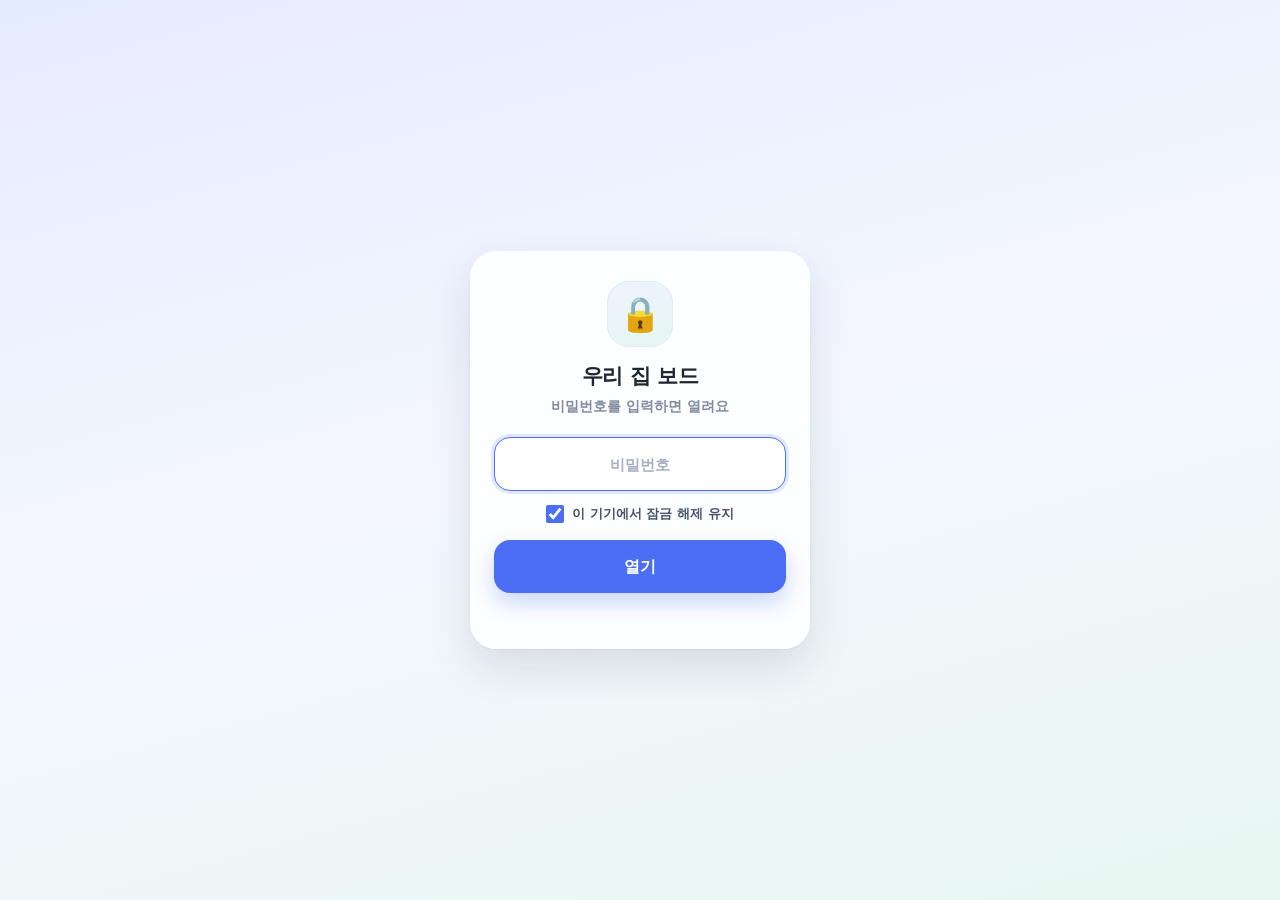
==== index.html @ 8bc74063 "우리 집 보드 데이터 갱신 (2026-11-20) v20261120173331" ====
<!DOCTYPE html>
<html lang="ko">
<head>
<meta charset="utf-8">
<meta name="viewport" content="width=device-width, initial-scale=1, viewport-fit=cover">
<meta name="theme-color" content="#eef3ff">
<meta name="apple-mobile-web-app-capable" content="yes">
<meta name="apple-mobile-web-app-title" content="우리 집 보드">
<meta name="description" content="우리 집 보드">
<meta name="robots" content="noindex, nofollow">
<meta http-equiv="Cache-Control" content="no-cache, no-store, must-revalidate">
<meta http-equiv="Pragma" content="no-cache">
<meta http-equiv="Expires" content="0">
<meta name="board-version" content="20261120173331">
<title>우리 집 보드</title>
<link rel="stylesheet" href="styles.css?v=20261120173331">
<link rel="icon" href="data:image/svg+xml,<svg xmlns='http://www.w3.org/2000/svg' viewBox='0 0 100 100'><text y='.9em' font-size='90'>🔒</text></svg>">
</head>
<body class="locked">

<!-- 잠금 화면 -->
<div class="lock-screen" id="lockScreen">
  <div class="lock-card">
    <div class="lock-icon" aria-hidden="true">🔒</div>
    <h1 class="lock-title">우리 집 보드</h1>
    <p class="lock-sub">비밀번호를 입력하면 열려요</p>

    <form class="lock-form" id="lockForm" autocomplete="off" novalidate>
      <input class="lock-input" id="lockInput" type="password" inputmode="numeric"
             pattern="[0-9]*" maxlength="12" autocomplete="off" autocorrect="off"
             autocapitalize="off" spellcheck="false" placeholder="비밀번호" aria-label="비밀번호">
      <label class="lock-remember">
        <input type="checkbox" id="rememberDevice" checked>
        <span>이 기기에서 잠금 해제 유지</span>
      </label>
      <button type="submit" class="lock-btn" id="lockSubmit">열기</button>
    </form>

    <p class="lock-error" id="lockError" role="alert" aria-live="polite"></p>
  </div>
</div>

<header class="hero app-shell">
  <div class="hero-inner">
    <div class="hero-top">
      <h1 class="title">우리 집 보드</h1>
      <div class="hero-actions">
        <button type="button" class="refresh-now" id="refreshNow" aria-label="새로고침" title="새로고침">↻</button>
        <button type="button" class="lock-now" id="lockNow" aria-label="잠금">🔒 잠금</button>
      </div>
    </div>
    <div class="hero-row">
      <p class="today" id="todayLabel">오늘</p>
      <span class="pill" id="ddayPill">D-day</span>
      <span class="refresh-note" id="refreshNote" aria-live="polite"></span>
    </div>
    <p class="hero-sub" id="heroSub"></p>
  </div>
</header>

<main class="wrap app-shell" id="main">

  <!-- 오늘 -->
  <section class="tab-panel is-active" id="panel-today" role="tabpanel" aria-labelledby="tab-today">
    <article class="card card-meal" id="todayMealCard">
      <header class="card-head">
        <h2><span class="ico">🍚</span> 오늘의 급식</h2>
        <span class="kcal" id="todayKcal"></span>
      </header>
      <ul class="menu-list" id="todayMenu"><li class="loading">불러오는 중…</li></ul>
      <p class="note" id="todayMealNote"></p>
    </article>

    <article class="card" id="todayAcademyCard">
      <header class="card-head">
        <h2><span class="ico">🏃</span> 오늘의 학원</h2>
        <span class="muted" id="todayAcademyCount"></span>
      </header>
      <ol class="timeline" id="todayTimeline"></ol>
      <p class="note" id="todayAcademyNote"></p>
    </article>

    <article class="card card-dday">
      <header class="card-head">
        <h2><span class="ico">🎒</span> 방학까지</h2>
      </header>
      <p class="dday-big" id="ddayBig">-</p>
      <p class="note" id="ddayNote"></p>
      <ul class="mini-events" id="nextEvents"></ul>
    </article>
  </section>

  <!-- 시간표 -->
  <section class="tab-panel" id="panel-timetable" role="tabpanel" aria-labelledby="tab-timetable">
    <div class="section-head">
      <h2>주간 학원 시간표</h2>
      <p class="muted">월~토 · 오늘 요일은 색으로 표시돼요</p>
    </div>
    <div id="timetable" class="timetable"></div>
    <p class="note center" id="timetableNote"></p>
  </section>

  <!-- 급식 -->
  <section class="tab-panel" id="panel-meal" role="tabpanel" aria-labelledby="tab-meal">
    <div class="section-head row-between">
      <h2>급식표</h2>
      <div class="week-nav">
        <button type="button" class="icon-btn" id="prevWeek" aria-label="지난 주">‹</button>
        <span id="weekRange" class="week-range">-</span>
        <button type="button" class="icon-btn" id="nextWeek" aria-label="다음 주">›</button>
      </div>
    </div>
    <div id="weekMeals" class="week-meals"></div>

    <div class="section-head">
      <h2 id="monthTitle">이번 달 전체 급식</h2>
      <p class="muted">날짜를 누르면 식단이 펼쳐져요</p>
    </div>
    <div id="monthMeals" class="month-meals"></div>
    <p class="note" id="mealSourceNote"></p>
  </section>

  <!-- 숙제 -->
  <section class="tab-panel" id="panel-homework" role="tabpanel" aria-labelledby="tab-homework">
    <div class="section-head row-between">
      <h2>숙제 · 준비물</h2>
      <span class="muted" id="hwProgress">0 / 0</span>
    </div>
    <div class="progress"><div class="progress-bar" id="hwBar"></div></div>

    <form class="hw-form" id="hwForm" autocomplete="off">
      <input type="text" id="hwInput" maxlength="60" placeholder="할 일을 적어 주세요 (예: 수학 12쪽)" aria-label="할 일 추가">
      <button type="submit" class="add-btn">추가</button>
    </form>

    <ul class="hw-list" id="hwList"></ul>
    <p class="note" id="hwNote">체크한 내용은 이 기기에만 저장돼요. 알림장에 올라온 숙제·준비물은 자동으로 채워지고, 지난 알림장 항목은 정리돼요.</p>
    <button type="button" class="ghost-btn" id="hwClearDone">완료한 항목 지우기</button>
  </section>

  <!-- 일정 -->
  <section class="tab-panel" id="panel-events" role="tabpanel" aria-labelledby="tab-events">
    <div class="section-head">
      <h2>시험 · 수행평가</h2>
      <p class="muted">알림장에 올라온 일정과 범위 그대로</p>
    </div>
    <div class="exam-card" id="examCard" hidden>
      <header class="exam-head">
        <h3 id="examTitle"></h3>
        <span class="badge" id="examDday"></span>
      </header>
      <ul class="exam-list" id="examList"></ul>
      <p class="note" id="examNote"></p>
    </div>
    <p class="note" id="examEmpty">지금은 예정된 시험이 없어요.</p>

    <div class="section-head">
      <h2>학사일정</h2>
      <p class="muted">2026학년도</p>
    </div>
    <ul class="event-list" id="eventList"></ul>
    <p class="note" id="eventSourceNote"></p>
  </section>

</main>

<footer class="foot app-shell" id="footNote"></footer>

<nav class="tabbar app-shell" role="tablist" aria-label="메뉴">
  <button type="button" role="tab" class="tab is-active" id="tab-today" data-tab="today" aria-selected="true"><span class="ti">🏠</span>오늘</button>
  <button type="button" role="tab" class="tab" id="tab-timetable" data-tab="timetable" aria-selected="false"><span class="ti">📅</span>시간표</button>
  <button type="button" role="tab" class="tab" id="tab-meal" data-tab="meal" aria-selected="false"><span class="ti">🍱</span>급식</button>
  <button type="button" role="tab" class="tab" id="tab-homework" data-tab="homework" aria-selected="false"><span class="ti">✅</span>숙제</button>
  <button type="button" role="tab" class="tab" id="tab-events" data-tab="events" aria-selected="false"><span class="ti">📌</span>일정</button>
</nav>

<script src="data-enc.js?v=20261120173331"></script>
<script src="app.js?v=20261120173331"></script>
<script>
/* 판올림 감지: index.html 이 캐시에 남아 있어도 새 배포를 알아채고 스스로 새 주소로 다시 엽니다. */
(function () {
  var cur = document.querySelector('meta[name="board-version"]');
  var mine = cur ? cur.getAttribute('content') : '';
  if (!mine || !window.fetch) return;
  var p;
  try {
    p = fetch('version.json?ts=' + Date.now(), { cache: 'no-store' });
  } catch (e) { return; }
  p.then(function (r) { return r.ok ? r.text() : ''; })
    .then(function (t) {
      var latest = '';
      try { latest = (JSON.parse(t) || {}).version || ''; } catch (e) { return; }
      if (!latest || latest === mine) return;
      var u = new URL(location.href);
      if (u.searchParams.get('v') === latest) return;
      try {
        if (sessionStorage.getItem('donnie.reloadFor') === latest) return;
        sessionStorage.setItem('donnie.reloadFor', latest);
      } catch (e) {}
      u.searchParams.set('v', latest);
      location.replace(u.toString());
    })
    .catch(function () {});
})();
</script>
</body>
</html>
---- styles.css ----
:root{
  --bg:#f4f6fb;
  --card:#ffffff;
  --ink:#1f2532;
  --ink-2:#48506a;
  --muted:#818aa0;
  --line:#eceff6;
  --accent:#4c6ef5;
  --accent-soft:#e9efff;
  --sports:#2f74e0;
  --sports-bg:#e8f1fe;
  --study:#7a5cf0;
  --study-bg:#efeaff;
  --care:#e07b39;
  --care-bg:#fdefe3;
  --mint:#12a594;
  --mint-bg:#e2f7f2;
  --radius:20px;
  --shadow:0 6px 20px rgba(31,37,50,.06), 0 1px 2px rgba(31,37,50,.04);
  --tab-h:64px;
}

*{box-sizing:border-box;-webkit-tap-highlight-color:transparent}
html,body{margin:0;padding:0}
body{
  background:var(--bg);
  color:var(--ink);
  font-family:-apple-system,BlinkMacSystemFont,"Apple SD Gothic Neo","Pretendard","Noto Sans KR","Malgun Gothic",system-ui,sans-serif;
  font-size:16px;
  line-height:1.45;
  -webkit-font-smoothing:antialiased;
  padding-bottom:calc(var(--tab-h) + env(safe-area-inset-bottom) + 16px);
}
h1,h2,h3,p,ul,ol{margin:0;padding:0}
ul,ol{list-style:none}
button{font:inherit;color:inherit;border:0;background:none;cursor:pointer}

/* ---------- lock screen ---------- */
body.locked{overflow:hidden;padding-bottom:0}
body.locked .app-shell{display:none !important}
.lock-screen{
  position:fixed;inset:0;z-index:60;
  display:flex;align-items:center;justify-content:center;
  padding:24px 20px calc(env(safe-area-inset-bottom) + 24px);
  background:linear-gradient(165deg,#e4ecff 0%,#f4f7ff 48%,#e8f7f2 100%);
}
.lock-screen[hidden]{display:none}
.lock-card{
  width:100%;max-width:340px;
  background:rgba(255,255,255,.86);
  backdrop-filter:saturate(180%) blur(16px);
  -webkit-backdrop-filter:saturate(180%) blur(16px);
  border-radius:26px;
  box-shadow:0 18px 44px rgba(31,37,50,.12), 0 1px 2px rgba(31,37,50,.06);
  padding:30px 24px 24px;
  text-align:center;
}
.lock-icon{
  font-size:34px;line-height:1;
  width:66px;height:66px;margin:0 auto 14px;
  display:grid;place-items:center;
  background:linear-gradient(160deg,#eef3ff,#e6f7f2);
  border-radius:22px;
  box-shadow:inset 0 0 0 1px #e3ebfa;
}
.lock-title{font-size:21px;font-weight:800;letter-spacing:-.02em}
.lock-sub{font-size:13.5px;color:var(--muted);margin-top:6px;font-weight:600}
.lock-form{margin-top:20px}
.lock-input{
  width:100%;
  border:1px solid #dde5f3;background:#fff;border-radius:16px;
  padding:15px 16px;font-size:19px;font-weight:700;letter-spacing:.34em;
  text-align:center;color:var(--ink);
  box-shadow:inset 0 1px 2px rgba(31,37,50,.04);
}
.lock-input::placeholder{letter-spacing:normal;font-size:15px;font-weight:600;color:#a8b0c2}
.lock-input:placeholder-shown{letter-spacing:normal}
.lock-input:focus{outline:none;border-color:var(--accent);box-shadow:0 0 0 3px rgba(76,110,245,.16)}
.lock-input:disabled{background:#f7f9fc;color:var(--muted)}
.lock-remember{
  display:flex;align-items:center;justify-content:center;gap:8px;
  margin-top:14px;font-size:13px;color:var(--ink-2);font-weight:600;
  cursor:pointer;-webkit-user-select:none;user-select:none;
}
.lock-remember input{
  width:18px;height:18px;margin:0;accent-color:var(--accent);flex:none;
}
.lock-btn{
  width:100%;margin-top:16px;
  background:var(--accent);color:#fff;
  font-size:16px;font-weight:800;
  padding:15px 0;border-radius:16px;
  box-shadow:0 10px 22px rgba(76,110,245,.28);
}
.lock-btn:active{transform:scale(.985)}
.lock-btn:disabled{opacity:.55;box-shadow:none}
.lock-error{
  min-height:20px;margin-top:12px;
  font-size:13px;font-weight:700;color:#d64545;
  opacity:0;transition:opacity .15s ease;
}
.lock-error.show{opacity:1}
.lock-error.is-info{color:var(--muted);font-weight:600}

/* ---------- hero ---------- */
.hero{
  background:linear-gradient(160deg,#dfe9ff 0%,#eef4ff 46%,#e6f7f2 100%);
  padding:calc(env(safe-area-inset-top) + 22px) 20px 22px;
  border-radius:0 0 28px 28px;
}
.hero-inner{max-width:520px;margin:0 auto}
.hero-top{display:flex;align-items:center;justify-content:space-between;gap:12px}
.title{
  font-size:26px;
  font-weight:800;
  letter-spacing:-.02em;
  margin-top:0;
}
.lock-now{
  flex:none;
  font-size:12.5px;font-weight:750;color:#4d5876;
  background:rgba(255,255,255,.8);
  padding:8px 12px;border-radius:999px;
  box-shadow:0 2px 8px rgba(31,37,50,.08);
  white-space:nowrap;
}
.lock-now:active{transform:scale(.95)}
.hero-actions{display:flex;align-items:center;gap:8px;flex:none}
/* 새로고침 버튼 — 누르면 최신 데이터를 다시 받아 옵니다. */
.refresh-now{
  flex:none;
  width:34px;height:34px;padding:0;
  font-size:17px;line-height:1;
  color:#4d5876;
  background:rgba(255,255,255,.8);
  border-radius:50%;
  box-shadow:0 2px 8px rgba(31,37,50,.08);
  display:grid;place-items:center;
  -webkit-tap-highlight-color:transparent;
  transition:color .15s, background .15s;
}
.refresh-now:active{transform:scale(.94)}
.refresh-now.is-busy{color:var(--accent);background:#fff;animation:refresh-spin .8s linear infinite}
.refresh-now.is-done{color:#0d8577;background:var(--mint-bg)}
.refresh-now.is-fail{color:#d64545;background:#fdeaea}
@keyframes refresh-spin{from{transform:rotate(0deg)}to{transform:rotate(360deg)}}
@media (prefers-reduced-motion:reduce){.refresh-now.is-busy{animation:none}}
.refresh-note{
  margin-left:auto;
  font-size:12px;font-weight:800;color:#0d8577;
  opacity:0;transition:opacity .18s ease;
  white-space:nowrap;
}
.refresh-note.show{opacity:1}
.hero-row{
  display:flex;align-items:center;gap:8px;
  margin-top:10px;flex-wrap:wrap;
}
.today{font-size:17px;font-weight:700;color:var(--ink)}
.pill{
  font-size:12.5px;font-weight:700;
  background:#fff;
  color:var(--accent);
  padding:4px 10px;
  border-radius:999px;
  box-shadow:0 2px 8px rgba(76,110,245,.16);
  white-space:nowrap;
}
.hero-sub{font-size:13px;color:#5b6788;margin-top:6px}

/* ---------- layout ---------- */
.wrap{
  max-width:520px;
  margin:0 auto;
  padding:16px 16px 8px;
}
.tab-panel{display:none}
.tab-panel.is-active{display:block;animation:fade .18s ease-out}
@keyframes fade{from{opacity:0;transform:translateY(4px)}to{opacity:1;transform:none}}

.card{
  background:var(--card);
  border-radius:var(--radius);
  box-shadow:var(--shadow);
  padding:16px 16px 14px;
  margin-bottom:14px;
}
.card-head{
  display:flex;align-items:baseline;justify-content:space-between;
  gap:10px;margin-bottom:10px;
}
.card-head h2{font-size:16px;font-weight:750;letter-spacing:-.01em;display:flex;align-items:center;gap:6px}
.ico{font-size:16px}
.muted{color:var(--muted);font-size:12.5px;font-weight:600}
.note{color:var(--muted);font-size:12.5px;margin-top:10px;line-height:1.5}
.note.center{text-align:center;margin-top:14px}
.kcal{
  font-size:12.5px;font-weight:700;color:#b4622a;
  background:#fdf0e6;padding:3px 9px;border-radius:999px;white-space:nowrap;
}

.section-head{margin:6px 2px 10px}
.section-head h2{font-size:17px;font-weight:800;letter-spacing:-.01em}
.section-head .muted{margin-top:2px;display:block;font-weight:500}
.row-between{display:flex;align-items:center;justify-content:space-between;gap:10px}

/* ---------- today meal ---------- */
.card-meal{background:linear-gradient(170deg,#fff 45%,#fffaf4 100%)}
.menu-list{display:flex;flex-wrap:wrap;gap:7px}
.menu-list li{
  background:#f6f8fd;
  border:1px solid #eef2fa;
  color:var(--ink-2);
  font-size:14px;
  font-weight:600;
  padding:7px 11px;
  border-radius:12px;
}
.menu-list li.loading{background:none;border:0;color:var(--muted);font-weight:500;padding-left:0}
.menu-list li.main{background:#fff3e6;border-color:#fbe3cc;color:#a65a1f}

/* ---------- timeline ---------- */
.timeline{position:relative;margin-top:2px}
.timeline::before{
  content:"";position:absolute;left:6px;top:10px;bottom:10px;
  width:2px;background:var(--line);border-radius:2px;
}
.tl-item{position:relative;padding:9px 0 9px 26px;display:flex;gap:10px;align-items:flex-start}
.tl-dot{
  position:absolute;left:0;top:15px;width:14px;height:14px;border-radius:50%;
  background:#fff;border:2.5px solid #c9d1e4;
}
.tl-item.is-now .tl-dot{border-color:var(--accent);box-shadow:0 0 0 4px rgba(76,110,245,.16)}
.tl-item.is-done{opacity:.5}
.tl-item.is-done .tl-dot{border-color:#b8c0d4}
.tl-time{
  font-variant-numeric:tabular-nums;
  font-size:13px;font-weight:700;color:var(--ink-2);
  min-width:88px;white-space:nowrap;
}
.tl-body{flex:1;min-width:0}
.tl-name{font-size:15px;font-weight:750;display:flex;align-items:center;gap:7px;flex-wrap:wrap}
.tl-place{font-size:12.5px;color:var(--muted);margin-top:2px}
.badge{
  font-size:11px;font-weight:800;letter-spacing:.02em;
  padding:2px 7px;border-radius:999px;
  background:var(--accent-soft);color:var(--accent);
}
.badge.next{background:var(--mint-bg);color:#0d8577}
.tag-sports{color:var(--sports)}
.tag-study{color:var(--study)}
.tag-care{color:var(--care)}
.empty{
  color:var(--muted);font-size:14px;
  background:#f7f9fc;border-radius:14px;padding:14px;text-align:center;
}

/* ---------- dday ---------- */
.card-dday{background:linear-gradient(165deg,#fff 40%,#eef7ff 100%)}
.dday-big{font-size:30px;font-weight:850;letter-spacing:-.03em;color:#2c4bc4}
.mini-events{margin-top:12px;display:grid;gap:6px}
.mini-events li{
  display:flex;justify-content:space-between;gap:10px;
  font-size:13.5px;color:var(--ink-2);
  padding-top:6px;border-top:1px dashed var(--line);
}
.mini-events li span:first-child{font-weight:650}
.mini-events li .d{color:var(--muted);font-size:12.5px;font-weight:700;white-space:nowrap}

/* ---------- timetable ---------- */
.timetable{display:grid;gap:10px}
.day-card{
  background:var(--card);border-radius:16px;box-shadow:var(--shadow);
  padding:12px 14px;
}
.day-card.today{
  box-shadow:0 0 0 2px var(--accent) inset, var(--shadow);
  background:linear-gradient(180deg,#f7faff,#fff);
}
.day-head{display:flex;align-items:center;gap:8px;margin-bottom:8px}
.day-name{font-size:15px;font-weight:800}
.day-card.today .day-name{color:var(--accent)}
.day-date{font-size:12.5px;color:var(--muted);font-weight:600}
.day-rest{font-size:13px;color:var(--muted)}
.slot{
  display:flex;align-items:center;gap:9px;
  padding:6px 0;
}
.slot + .slot{border-top:1px dashed var(--line)}
.slot-time{
  font-variant-numeric:tabular-nums;font-size:13px;font-weight:700;
  color:var(--ink-2);min-width:104px;white-space:nowrap;
}
.slot-name{font-size:14.5px;font-weight:700}
.slot-name.sports{color:var(--sports)}
.slot-name.study{color:var(--study)}
.slot-name.care{color:var(--care)}

/* ---------- meals ---------- */
.week-nav{display:flex;align-items:center;gap:4px}
.icon-btn{
  width:32px;height:32px;border-radius:10px;background:#fff;
  box-shadow:var(--shadow);font-size:18px;line-height:1;font-weight:700;color:var(--ink-2);
  display:grid;place-items:center;
}
.icon-btn:active{transform:scale(.94)}
.week-range{font-size:12.5px;font-weight:700;color:var(--muted);min-width:104px;text-align:center}
.week-meals{display:grid;gap:10px}
.meal-card{
  background:var(--card);border-radius:16px;box-shadow:var(--shadow);padding:13px 15px;
}
.meal-card.today{box-shadow:0 0 0 2px #ffb26b inset,var(--shadow)}
.meal-head{display:flex;align-items:baseline;justify-content:space-between;gap:8px;margin-bottom:7px}
.meal-day{font-size:14.5px;font-weight:800}
.meal-card.today .meal-day{color:#c26a12}
.meal-cal{font-size:12px;font-weight:700;color:var(--muted)}
.meal-items{font-size:14px;color:var(--ink-2);line-height:1.6}
.meal-none{font-size:13.5px;color:var(--muted)}

.month-meals{display:grid;gap:8px}
.month-row{
  background:var(--card);border-radius:14px;box-shadow:var(--shadow);overflow:hidden;
}
.month-row summary{
  list-style:none;cursor:pointer;
  display:flex;align-items:center;gap:10px;
  padding:12px 14px;font-size:14px;
}
.month-row summary::-webkit-details-marker{display:none}
.month-row .md{font-weight:800;min-width:82px}
.month-row .preview{
  flex:1;min-width:0;color:var(--muted);font-size:13px;
  white-space:nowrap;overflow:hidden;text-overflow:ellipsis;
}
.month-row .mc{font-size:12px;font-weight:700;color:#b4622a}
.month-row .body{padding:0 14px 13px;font-size:14px;color:var(--ink-2);line-height:1.65}

/* ---------- homework ---------- */
.progress{height:8px;background:#e9edf7;border-radius:999px;overflow:hidden;margin:2px 2px 14px}
.progress-bar{height:100%;width:0;background:linear-gradient(90deg,#6f8cff,#37c9a8);transition:width .25s ease}
.hw-form{display:flex;gap:8px;margin-bottom:14px}
.hw-form input{
  flex:1;min-width:0;
  border:1px solid #e2e7f2;background:#fff;border-radius:14px;
  padding:12px 14px;font-size:15px;color:var(--ink);
  box-shadow:var(--shadow);
}
.hw-form input::placeholder{color:#a8b0c2}
.hw-form input:focus{outline:none;border-color:var(--accent);box-shadow:0 0 0 3px rgba(76,110,245,.14)}
.add-btn{
  background:var(--accent);color:#fff;font-weight:750;font-size:15px;
  padding:0 18px;border-radius:14px;box-shadow:0 6px 14px rgba(76,110,245,.28);
}
.add-btn:active{transform:scale(.96)}
.hw-list{display:grid;gap:8px}
.hw-item{
  display:flex;align-items:center;gap:10px;
  background:var(--card);border-radius:14px;box-shadow:var(--shadow);
  padding:11px 12px;
}
.hw-check{
  width:24px;height:24px;border-radius:8px;border:2px solid #ccd4e6;background:#fff;
  flex:none;position:relative;
}
.hw-item.done .hw-check{background:var(--mint);border-color:var(--mint)}
.hw-item.done .hw-check::after{
  content:"";position:absolute;left:6px;top:2px;width:6px;height:11px;
  border:2px solid #fff;border-top:0;border-left:0;transform:rotate(42deg);
}
.hw-text{flex:1;min-width:0;font-size:15px;font-weight:600;word-break:break-word}
.hw-src{
  display:inline-block;margin-left:6px;vertical-align:middle;
  font-size:10.5px;font-weight:800;letter-spacing:.02em;
  padding:2px 6px;border-radius:999px;
  background:var(--mint-bg);color:#0d8577;
}
.hw-item.from-notice{box-shadow:0 0 0 1.5px #d8f2ec inset, var(--shadow)}
.hw-item.done .hw-text{color:#a3abbd;text-decoration:line-through;font-weight:500}
.hw-del{
  width:30px;height:30px;border-radius:9px;color:#b6bdcd;font-size:17px;
  display:grid;place-items:center;flex:none;
}
.hw-del:active{background:#f1f3f9}
.ghost-btn{
  display:block;margin:16px auto 0;font-size:13px;font-weight:650;color:var(--muted);
  padding:8px 14px;border-radius:12px;background:#fff;box-shadow:var(--shadow);
}

/* ---------- exams ---------- */
.exam-card{
  background:linear-gradient(165deg,#fff 40%,#fff4ee 100%);
  border:1px solid #ffe6d8;border-radius:18px;box-shadow:var(--shadow);
  padding:14px 16px;margin-bottom:16px;
}
.exam-card[hidden]{display:none}
.exam-head{display:flex;align-items:center;justify-content:space-between;gap:8px;margin-bottom:10px}
.exam-head h3{font-size:15px;font-weight:800;letter-spacing:-.01em;color:#a8451f}
.exam-head .badge{background:#fde7d8;color:#b4552a;font-size:11.5px}
.exam-list{display:grid;gap:9px}
.exam-list li{padding-top:9px;border-top:1px dashed #f3dccf;font-size:13.5px;color:var(--ink-2)}
.exam-list li:first-child{padding-top:0;border-top:0}
.exam-when{
  display:inline-block;margin-right:6px;
  font-size:11.5px;font-weight:800;color:#c2703f;
  background:#fdefe3;padding:2px 7px;border-radius:999px;white-space:nowrap;
}
.exam-subject{font-size:14.5px;font-weight:800;color:var(--ink)}
.exam-scope{display:block;margin-top:3px;line-height:1.55;color:var(--ink-2)}

/* ---------- events ---------- */
.event-list{display:grid;gap:8px}
.event-item{
  display:flex;align-items:center;gap:12px;
  background:var(--card);border-radius:14px;box-shadow:var(--shadow);
  padding:12px 14px;
}
.event-item .ed{
  font-variant-numeric:tabular-nums;font-size:13px;font-weight:800;color:var(--ink-2);
  min-width:74px;
}
.event-item .et{flex:1;display:flex;flex-direction:column;gap:1px;font-size:14.5px;font-weight:650}
.event-item .edetail{font-size:11.5px;font-weight:500;color:var(--muted)}
.event-item.exam{background:linear-gradient(120deg,#fff,#fff2ec);box-shadow:0 0 0 1.5px #ffe0cf inset, var(--shadow)}
.event-item.exam .et{color:#a8451f}
.event-item .dday{font-size:12px;font-weight:800;color:var(--accent);white-space:nowrap}
.event-item.past{opacity:.45}
.event-item.vacation{background:linear-gradient(120deg,#fff,#eef7ff)}
.event-item.holiday .et{color:#c0452f}

.foot{
  max-width:520px;margin:6px auto 0;padding:0 20px 8px;
  font-size:11.5px;line-height:1.6;color:#a3abbd;text-align:center;
}

/* ---------- tabbar ---------- */
.tabbar{
  position:fixed;left:0;right:0;bottom:0;z-index:20;
  display:flex;
  background:rgba(255,255,255,.92);
  backdrop-filter:saturate(180%) blur(14px);
  -webkit-backdrop-filter:saturate(180%) blur(14px);
  border-top:1px solid #e8ecf5;
  padding-bottom:env(safe-area-inset-bottom);
}
.tab{
  flex:1;height:var(--tab-h);
  display:flex;flex-direction:column;align-items:center;justify-content:center;gap:2px;
  font-size:11px;font-weight:650;color:#98a1b5;
}
.tab .ti{font-size:19px;line-height:1;filter:grayscale(1) opacity(.65)}
.tab.is-active{color:var(--accent)}
.tab.is-active .ti{filter:none}

@media (prefers-color-scheme:dark){
  /* keep light design readable: soften pure white glare only */
  body{background:#f4f6fb}
}
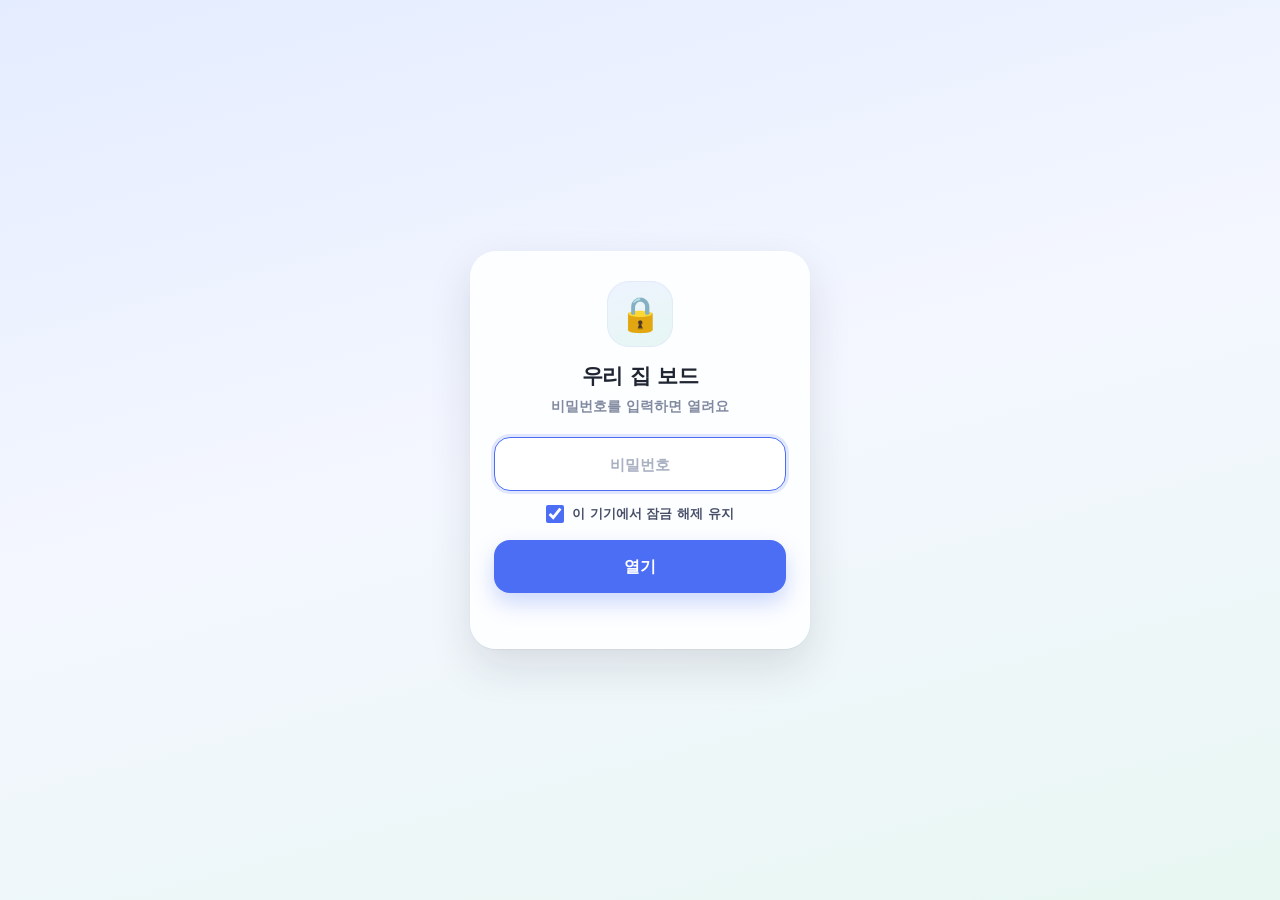
==== commit 721b3b82: "우리 집 보드 데이터 갱신 (2026-11-27) v20261127173428" ====
--- a/index.html
+++ b/index.html
@@ -11,9 +11,9 @@
 <meta http-equiv="Cache-Control" content="no-cache, no-store, must-revalidate">
 <meta http-equiv="Pragma" content="no-cache">
 <meta http-equiv="Expires" content="0">
-<meta name="board-version" content="20261120173331">
+<meta name="board-version" content="20261127173428">
 <title>우리 집 보드</title>
-<link rel="stylesheet" href="styles.css?v=20261120173331">
+<link rel="stylesheet" href="styles.css?v=20261127173428">
 <link rel="icon" href="data:image/svg+xml,<svg xmlns='http://www.w3.org/2000/svg' viewBox='0 0 100 100'><text y='.9em' font-size='90'>🔒</text></svg>">
 </head>
 <body class="locked">
@@ -174,8 +174,8 @@
   <button type="button" role="tab" class="tab" id="tab-events" data-tab="events" aria-selected="false"><span class="ti">📌</span>일정</button>
 </nav>
 
-<script src="data-enc.js?v=20261120173331"></script>
-<script src="app.js?v=20261120173331"></script>
+<script src="data-enc.js?v=20261127173428"></script>
+<script src="app.js?v=20261127173428"></script>
 <script>
 /* 판올림 감지: index.html 이 캐시에 남아 있어도 새 배포를 알아채고 스스로 새 주소로 다시 엽니다. */
 (function () {
